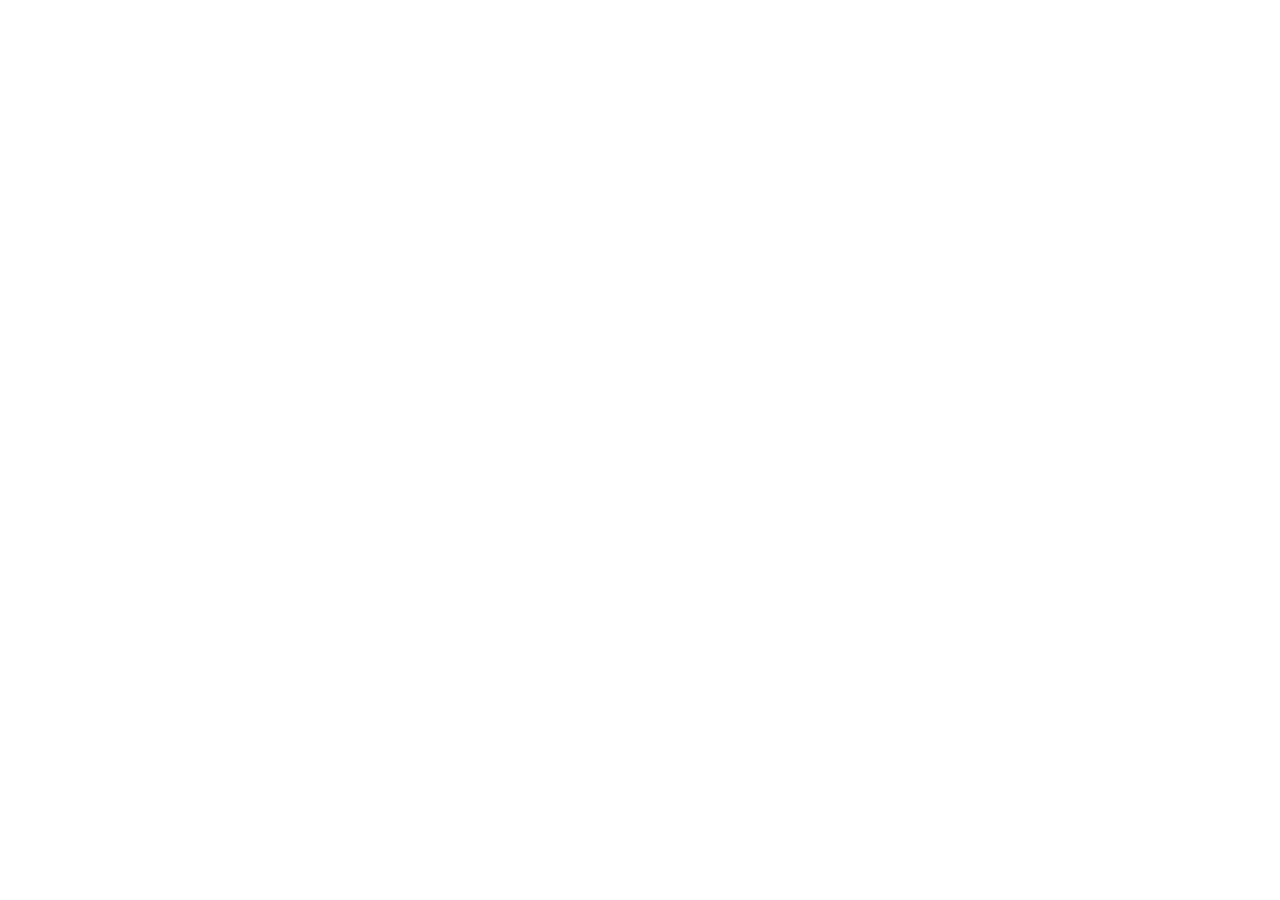
==== pages/index.html @ b6278821 "adicionando estrutura de pasta" ====
<!doctype html>
<html lang="pt-BR">
  <head>
    <meta charset="UTF-8" />
    <meta name="viewport" content="width=device-width, initial-scale=1.0" />
    <title>Site da Clube de Atletismo</title>
  </head>
  <body></body>
</html>
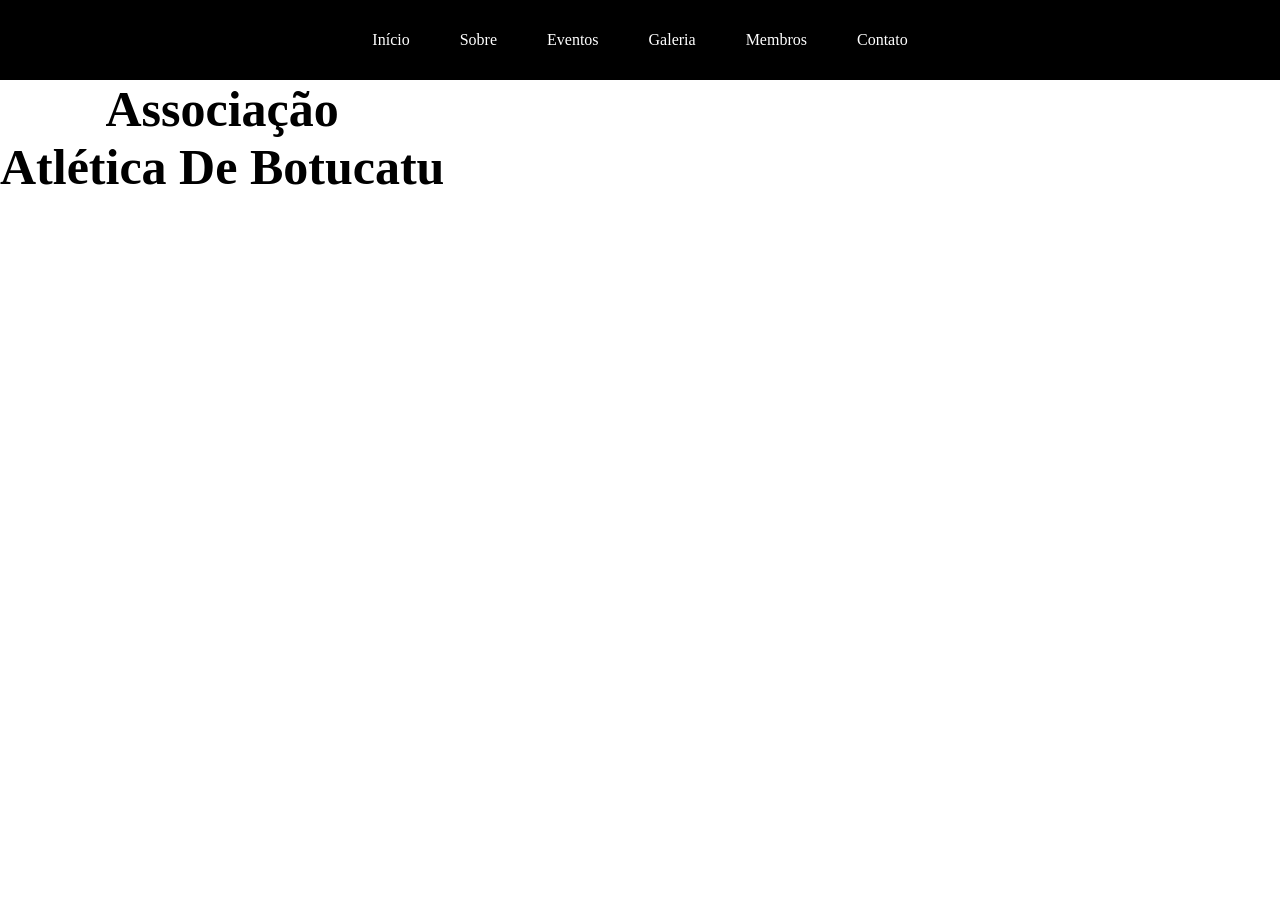
==== commit 3a43878a: "papibaquigrafo" ====
--- a/pages/index.html
+++ b/pages/index.html
@@ -3,7 +3,33 @@
   <head>
     <meta charset="UTF-8" />
     <meta name="viewport" content="width=device-width, initial-scale=1.0" />
+    <link rel="stylesheet" href="../styles/styles.css" />
     <title>Site da Clube de Atletismo</title>
   </head>
-  <body></body>
+  <body>
+    <header class="header">
+      <nav class="nav">
+        <ul class="ul">
+          <li><a href="#início">Início</a></li>
+          <li><a href="#sobre">Sobre</a></li>
+          <li><a href="#eventos">Eventos</a></li>
+          <li><a href="#galeria">Galeria</a></li>
+          <li><a href="#membros">Membros</a></li>
+          <li><a href="#contato">Contato</a></li>
+        </ul>
+      </nav>
+    </header>
+
+    <section id="início">
+      <div>
+        <h1 class="welcome_title">Associação</h1>
+        <h2 class="welcome_title">Atlética De Botucatu</h2>
+      </div>
+    </section>
+    <section id="sobre"></section>
+    <section id="eventos"></section>
+    <section id="galeria"></section>
+    <section id="membros"></section>
+    <section id="contato"></section>
+  </body>
 </html>
--- a/styles/styles.css
+++ b/styles/styles.css
@@ -0,0 +1,41 @@
+* {
+  margin: 0;
+  padding: 0;
+  box-sizing: border-box;
+}
+.header {
+  display: flex;
+  position: fixed;
+  top: 0;
+  width: 100vw;
+  height: 80px;
+  background-color: black;
+}
+
+.nav {
+  display: flex;
+  width: 100vw;
+  justify-content: center;
+}
+
+.ul {
+  display: flex;
+  align-items: center;
+  gap: 50px;
+}
+
+a {
+  color: white;
+  text-decoration: none;
+}
+
+.welcome_title {
+  font-size: 50px;
+  color: black;
+  text-align: center;
+}
+
+#início {
+  display: flex;
+  margin-top: 80px;
+}
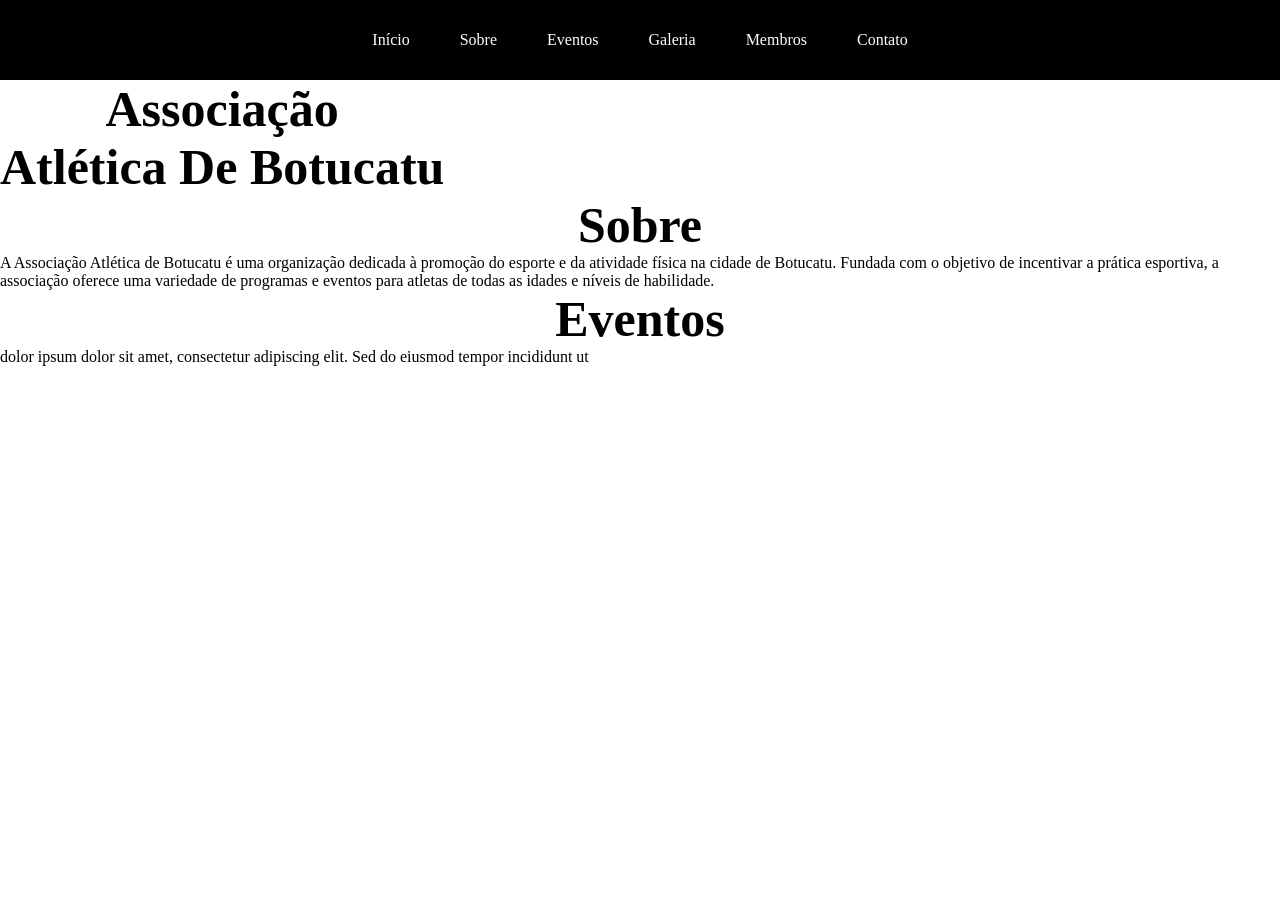
==== commit 2fe5f2c8: "diferenca 2" ====
--- a/pages/index.html
+++ b/pages/index.html
@@ -26,8 +26,24 @@
         <h2 class="welcome_title">Atlética De Botucatu</h2>
       </div>
     </section>
-    <section id="sobre"></section>
-    <section id="eventos"></section>
+    <section id="sobre">
+      <div>
+        <h1 class="welcome_title">Sobre</h1>
+        <p class="welcome_text">
+          A Associação Atlética de Botucatu é uma organização dedicada à promoção do esporte e da
+          atividade física na cidade de Botucatu. Fundada com o objetivo de incentivar a prática
+          esportiva, a associação oferece uma variedade de programas e eventos para atletas de todas
+          as idades e níveis de habilidade.
+        </p>
+      </div>
+    </section>
+    <section id="eventos">
+      <div>
+        <h1 class="welcome_title">Eventos</h1>
+        <p class="welcome_text">
+          dolor ipsum dolor sit amet, consectetur adipiscing elit. Sed do eiusmod tempor incididunt ut
+        </p>
+    </section>
     <section id="galeria"></section>
     <section id="membros"></section>
     <section id="contato"></section>
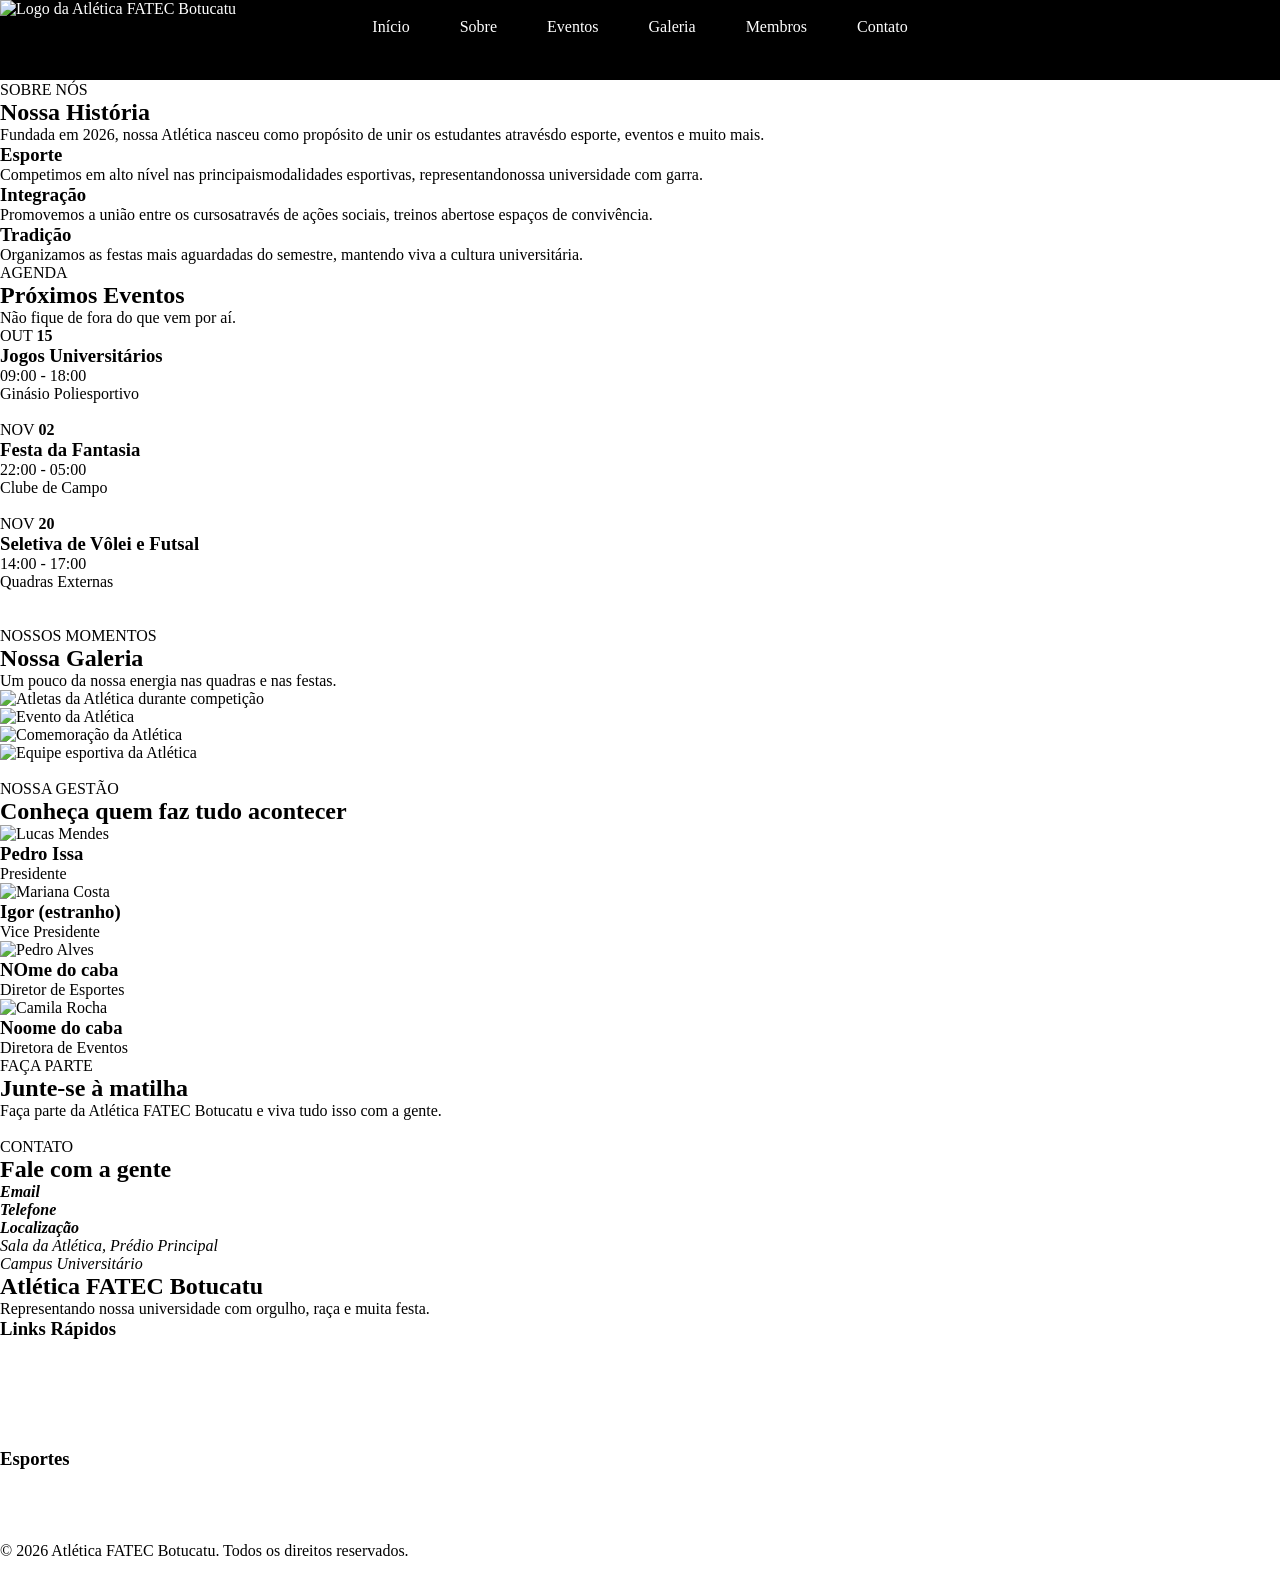
==== commit 3f227634: "pequena mudança" ====
--- a/pages/index.html
+++ b/pages/index.html
@@ -1,51 +1,388 @@
-<!doctype html>
+<!DOCTYPE html>
 <html lang="pt-BR">
   <head>
-    <meta charset="UTF-8" />
-    <meta name="viewport" content="width=device-width, initial-scale=1.0" />
-    <link rel="stylesheet" href="../styles/styles.css" />
-    <title>Site da Clube de Atletismo</title>
+      <meta charset="UTF-8">
+      <meta name="viewport" content="width=device-width, initial-scale=1.0">
+      <link rel="stylesheet" href="../styles/styles.css" />
+      <title>Site da Clube de Atletismo</title>
+      <meta 
+          name="description" 
+          content="Atlética FATEC Botucatu — esporte, integração e muita festa."
+      >
   </head>
   <body>
+    <!-- =========================
+         HEADER
+    ========================== -->
     <header class="header">
-      <nav class="nav">
-        <ul class="ul">
-          <li><a href="#início">Início</a></li>
-          <li><a href="#sobre">Sobre</a></li>
-          <li><a href="#eventos">Eventos</a></li>
-          <li><a href="#galeria">Galeria</a></li>
-          <li><a href="#membros">Membros</a></li>
-          <li><a href="#contato">Contato</a></li>
-        </ul>
-      </nav>
+        <div class="container">
+            <a href="#inicio" class="logo">
+                <img 
+                    src="assets/logo/logo.png"
+                    alt="Logo da Atlética FATEC Botucatu"
+                >
+            </a>
+            <nav class="main-nav nav" aria-label="Navegação principal">
+                <ul class="ul">
+                    <li><a href="#inicio">Início</a></li>
+                    <li><a href="#sobre">Sobre</a></li>
+                    <li><a href="#eventos">Eventos</a></li>
+                    <li><a href="#galeria">Galeria</a></li>
+                    <li><a href="#gestao">Membros</a></li>
+                    <li><a href="#contato">Contato</a></li>
+                </ul>
+            </nav>
+        </div>
     </header>
 
-    <section id="início">
-      <div>
-        <h1 class="welcome_title">Associação</h1>
-        <h2 class="welcome_title">Atlética De Botucatu</h2>
-      </div>
-    </section>
-    <section id="sobre">
-      <div>
-        <h1 class="welcome_title">Sobre</h1>
-        <p class="welcome_text">
-          A Associação Atlética de Botucatu é uma organização dedicada à promoção do esporte e da
-          atividade física na cidade de Botucatu. Fundada com o objetivo de incentivar a prática
-          esportiva, a associação oferece uma variedade de programas e eventos para atletas de todas
-          as idades e níveis de habilidade.
-        </p>
-      </div>
-    </section>
-    <section id="eventos">
-      <div>
-        <h1 class="welcome_title">Eventos</h1>
-        <p class="welcome_text">
-          dolor ipsum dolor sit amet, consectetur adipiscing elit. Sed do eiusmod tempor incididunt ut
-        </p>
-    </section>
-    <section id="galeria"></section>
-    <section id="membros"></section>
-    <section id="contato"></section>
+    <!-- =========================
+         CONTEÚDO PRINCIPAL
+    ========================== -->
+    <main>
+        <!-- =====================
+             HERO
+        ====================== -->
+        <section id="inicio" class="hero">
+            <div class="container hero-content">
+                <span class="hero-label">ATLÉTICA FATEC BOTUCATU</span>
+                <h1>Em briga de Saci, qualquer chute é voadora</h1>
+                <p>Esporte, integração e muita festa. Junte-se à matilha e faça parte da nossa história.</p>
+                <div class="hero-actions">
+                    <a href="#sobre" class="btn btn-primary">Conheça a Atlética</a>
+                    <a href="#eventos" class="btn btn-secondary">Ver Eventos</a>
+                </div>
+            </div>
+        </section>
+
+        <!-- =====================
+             SOBRE
+        ====================== -->
+        <section id="sobre" class="section about">
+            <div class="container">
+                <header class="section-header">
+                    <span class="section-label">SOBRE NÓS</span>
+                    <h2>Nossa História</h2>
+                    <p>Fundada em 2026, nossa Atlética nasceu como propósito de unir os estudantes atravésdo esporte, eventos e muito mais.</p>
+                </header>
+
+                <div class="about-grid">
+                    <!-- Esporte -->
+                    <article class="feature-card">
+                        <div class="feature-icon">
+                            <!-- Ícone -->
+                        </div>
+                        <h3>Esporte</h3>
+                        <p>Competimos em alto nível nas principaismodalidades esportivas, representandonossa universidade com garra.</p>
+                    </article>
+
+                    <!-- Integração -->
+                    <article class="feature-card">
+                        <div class="feature-icon">
+                            <!-- Ícone -->
+                        </div>
+                        <h3>Integração</h3>
+                        <p>Promovemos a união entre os cursosatravés de ações sociais, treinos abertose espaços de convivência.</p>
+                    </article>
+
+                    <!-- Tradição -->
+                    <article class="feature-card">
+                        <div class="feature-icon">
+                            <!-- Ícone -->
+                        </div>
+                        <h3>
+                            Tradição
+                        </h3>
+                        <p>Organizamos as festas mais aguardadas do semestre, mantendo viva a cultura universitária.</p>
+                    </article>
+                </div>
+            </div>
+        </section>
+
+        <!-- =====================
+             EVENTOS
+        ====================== -->
+        <section id="eventos" class="section events">
+            <div class="container">
+                <header class="section-header">
+                    <span class="section-label">AGENDA</span>
+
+                    <h2>Próximos Eventos</h2>
+                    <p>Não fique de fora do que vem por aí.</p>
+                </header>
+
+                <div class="events-list">
+                    <article class="event-card">
+                        <time datetime="2026-10-15">
+                            <span>OUT</span>
+                            <strong>15</strong>
+                        </time>
+
+                        <div class="event-info">
+                            <h3>Jogos Universitários</h3>
+                            <p>09:00 - 18:00</p>
+                            <p>Ginásio Poliesportivo</p>
+                        </div>
+
+                        <a href="#" class="event-link">
+                            Saiba mais
+                        </a>
+                    </article>
+
+                    <article class="event-card">
+                        <time datetime="2026-11-02">
+                            <span>NOV</span>
+                            <strong>02</strong>
+                        </time>
+
+                        <div class="event-info">
+                            <h3>Festa da Fantasia</h3>
+                            <p>22:00 - 05:00</p>
+                            <p>Clube de Campo</p>
+                        </div>
+
+                        <a href="#" class="event-link">
+                            Saiba mais
+                        </a>
+                    </article>
+
+                    <article class="event-card">
+                        <time datetime="2026-11-20">
+                            <span>NOV</span>
+                            <strong>20</strong>
+                        </time>
+
+                        <div class="event-info">
+                            <h3>Seletiva de Vôlei e Futsal</h3>
+                            <p>14:00 - 17:00</p>
+                            <p>Quadras Externas</p>
+                        </div>
+
+                        <a href="#" class="event-link">
+                            Saiba mais
+                        </a>
+                    </article>
+                </div>
+
+                <div class="section-action">
+                    <a href="#" class="btn btn-secondary">
+                        Ver todos os eventos
+                    </a>
+                </div>
+            </div>
+        </section>
+
+        <!-- =====================
+             GALERIA
+        ====================== -->
+        <section id="galeria" class="section gallery">
+            <div class="container">
+                <header class="section-header">
+                    <span class="section-label">NOSSOS MOMENTOS</span>
+                    <h2>Nossa Galeria</h2>
+                    <p>Um pouco da nossa energia nas quadras e nas festas.</p>
+                </header>
+
+                <div class="gallery-grid">
+                    <figure class="gallery-item">
+                        <img
+                            src="assets/images/galeria-01.jpg"
+                            alt="Atletas da Atlética durante competição"
+                        >
+                    </figure>
+
+                    <figure class="gallery-item">
+                        <img
+                            src="assets/images/galeria-02.jpg"
+                            alt="Evento da Atlética"
+                        >
+                    </figure>
+
+                    <figure class="gallery-item">
+                        <img
+                            src="assets/images/galeria-03.jpg"
+                            alt="Comemoração da Atlética"
+                        >
+                    </figure>
+
+                    <figure class="gallery-item">
+                        <img
+                            src="assets/images/galeria-04.jpg"
+                            alt="Equipe esportiva da Atlética"
+                        >
+                    </figure>
+                </div>
+
+                <div class="section-action">
+                    <a
+                        href="#"
+                        class="btn btn-secondary"
+                        target="_blank"
+                        rel="noopener noreferrer"
+                    >
+                        Ver Galeria Completa no Instagram
+                    </a>
+                </div>
+            </div>
+        </section>
+
+        <!-- =====================
+             GESTÃO
+        ====================== -->
+        <section id="gestao" class="section management">
+
+            <div class="container">            
+                <header class="section-header">
+                    <span class="section-label">NOSSA GESTÃO</span>
+                    <h2>Conheça quem faz tudo acontecer</h2>
+                </header>
+
+                <div class="members-grid">
+                    <article class="member-card">
+                        <img
+                            src="assets/images/lucas-mendes.jpg"
+                            alt="Lucas Mendes"
+                        >
+
+                        <h3>Pedro Issa</h3>
+                        <p>Presidente</p>
+                    </article>
+
+                    <article class="member-card">
+                        <img
+                            src="assets/images/mariana-costa.jpg"
+                            alt="Mariana Costa"
+                        >
+                        <h3>Igor (estranho)</h3>
+                        <p>Vice Presidente</p>
+                    </article>
+
+                    <article class="member-card">
+                        <img
+                            src="assets/images/pedro-alves.jpg"
+                            alt="Pedro Alves"
+                        >
+                        <h3>NOme do caba</h3>
+                        <p>Diretor de Esportes</p>
+                    </article>
+
+                    <article class="member-card">
+                        <img
+                            src="assets/images/camila-rocha.jpg"
+                            alt="Camila Rocha"
+                        >
+                        <h3>Noome do caba</h3>
+                        <p>Diretora de Eventos</p>
+                    </article>
+                </div>
+            </div>
+        </section>
+
+        <!-- =====================
+             CTA / ASSOCIAÇÃO
+        ====================== -->
+        <section id="associar" class="section join">
+            <div class="container">
+                <div class="join-content">
+                    <span class="section-label">FAÇA PARTE</span>
+                    <h2>Junte-se à matilha</h2>
+                    <p>Faça parte da Atlética FATEC Botucatu e viva tudo isso com a gente.</p>
+                    <a href="#" class="btn btn-primary">Associe-se agora</a>
+                </div>
+            </div>
+        </section>
+
+        <!-- =====================
+             CONTATO
+        ====================== -->
+        <section id="contato" class="section contact">
+            <div class="container">
+                <header class="section-header">
+                    <span class="section-label"> CONTATO</span>
+                    <h2>Fale com a gente</h2>
+                </header>
+
+                <div class="contact-content">
+                    <address>
+                        <p>
+                            <strong>Email</strong>
+                            <a href="mailto:contato@atleticauni.com.br">
+                                contato@atleticauni.com.br
+                            </a>
+                        </p>
+
+                        <p>
+                            <strong>Telefone</strong>
+                            <a href="tel:+5511987654321">
+                                (11) 98765-4321
+                            </a>
+                        </p>
+
+                        <p>
+                            <strong>Localização</strong><br>
+                            Sala da Atlética, Prédio Principal<br>
+                            Campus Universitário
+                        </p>
+                    </address>
+                </div>
+            </div>
+        </section>
+    </main>
+
+    <!-- =========================
+         FOOTER
+    ========================== -->
+    <footer class="site-footer">
+        <div class="container">
+            <div class="footer-brand">
+                <h2>Atlética FATEC Botucatu</h2>
+                <p>Representando nossa universidade com orgulho, raça e muita festa.</p>
+            </div>
+
+            <nav class="footer-nav" aria-label="Navegação do rodapé">
+                <h3>Links Rápidos</h3>
+                <ul>
+                    <li><a href="#inicio">Início</a></li>
+
+                    <li><a href="#sobre">Nossa História</a></li>
+
+                    <li><a href="#eventos">Eventos</a></li>
+
+                    <li><a href="#galeria">Galeria</a></li>
+
+                    <li><a href="#gestao">Gestão</a></li>
+
+                    <li><a href="#contato">Contato</a></li>
+                </ul>
+            </nav>
+
+            <div class="footer-sports">
+                <h3>Esportes</h3>
+                <ul>
+                    <li><a href="#">Futsal</a></li>
+
+                    <li><a href="#">Vôlei</a></li>
+
+                    <li><a href="#">Basquete</a></li>
+
+                    <li><a href="#">Handebol</a></li>
+                </ul>
+            </div>
+        </div>
+
+        <div class="footer-bottom">
+            <p>
+                © 2026 Atlética FATEC Botucatu.
+                Todos os direitos reservados.
+            </p>
+            <div>
+                <a href="#">Termos de Uso</a>
+
+                <a href="#">Política de Privacidade</a>
+            </div>
+        </div>
+    </footer>
+
+    <script src="js/script.js"></script>
+
   </body>
-</html>
+</html>
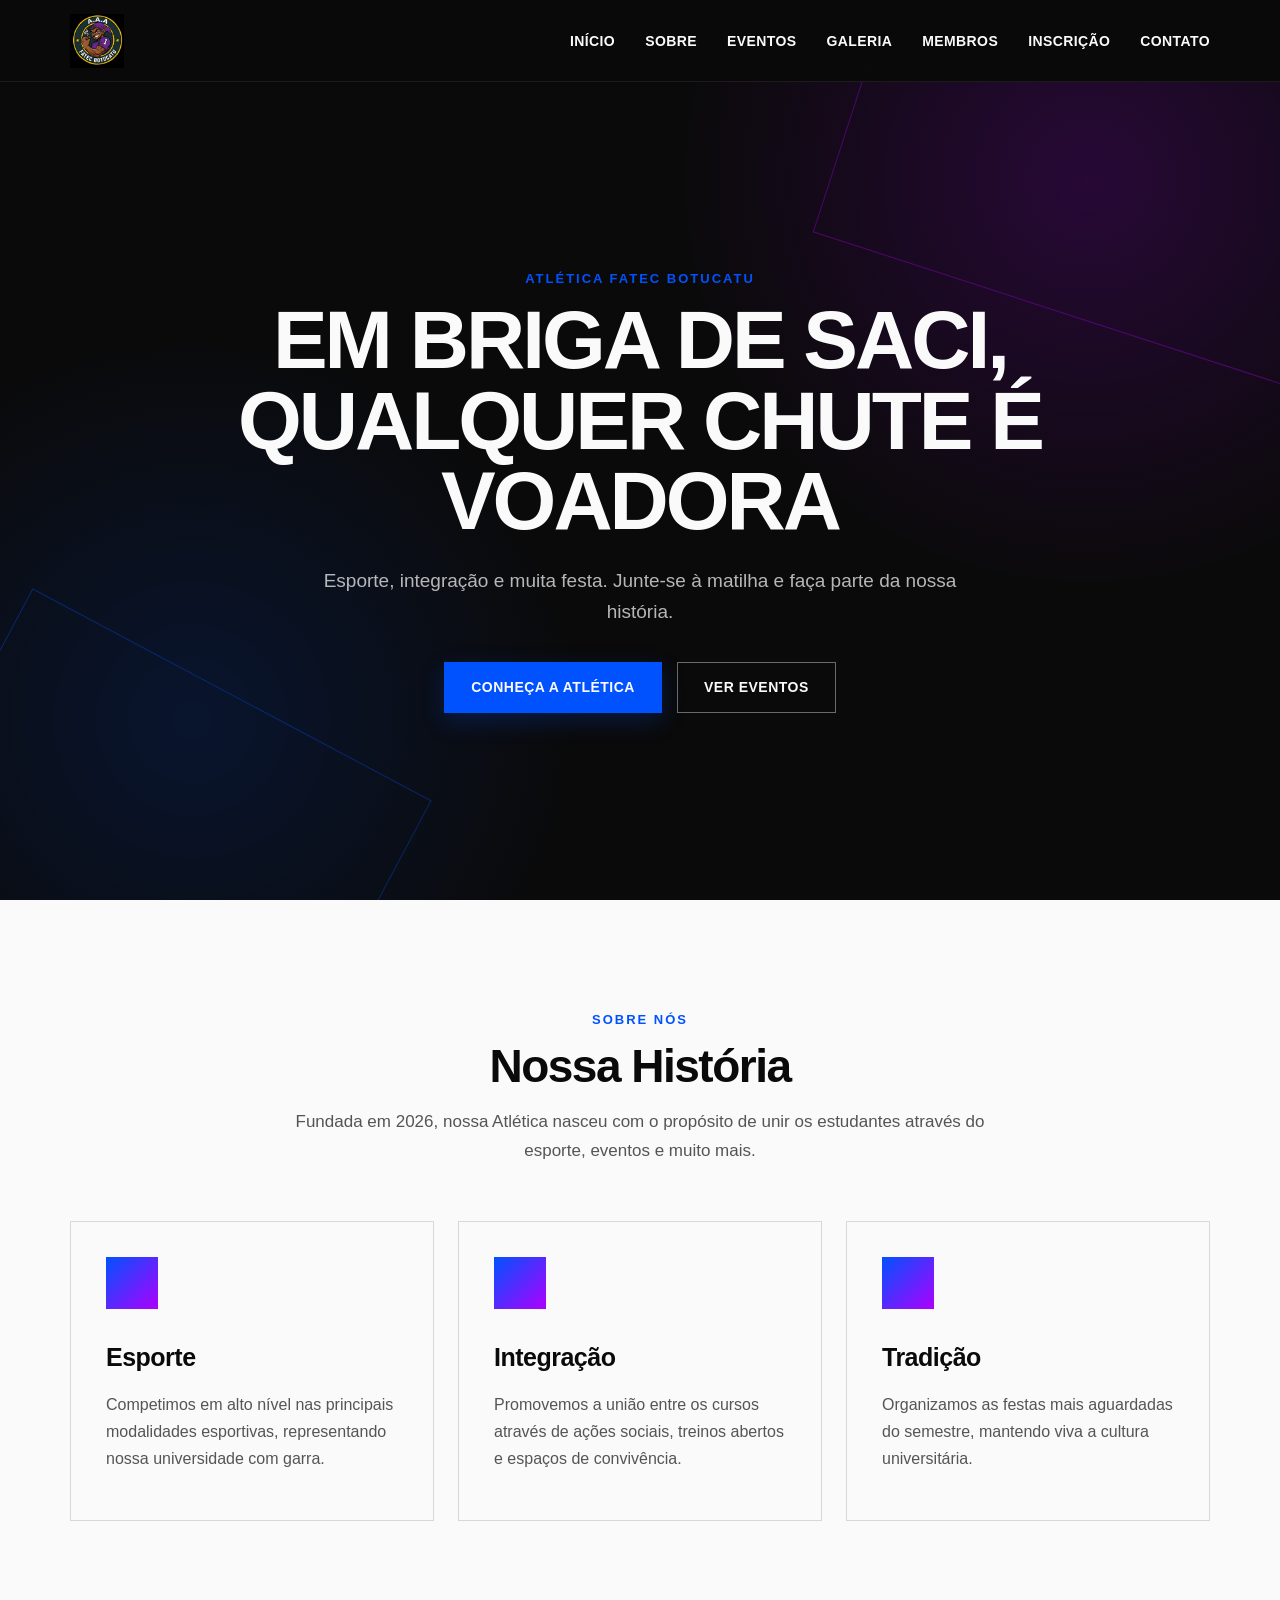
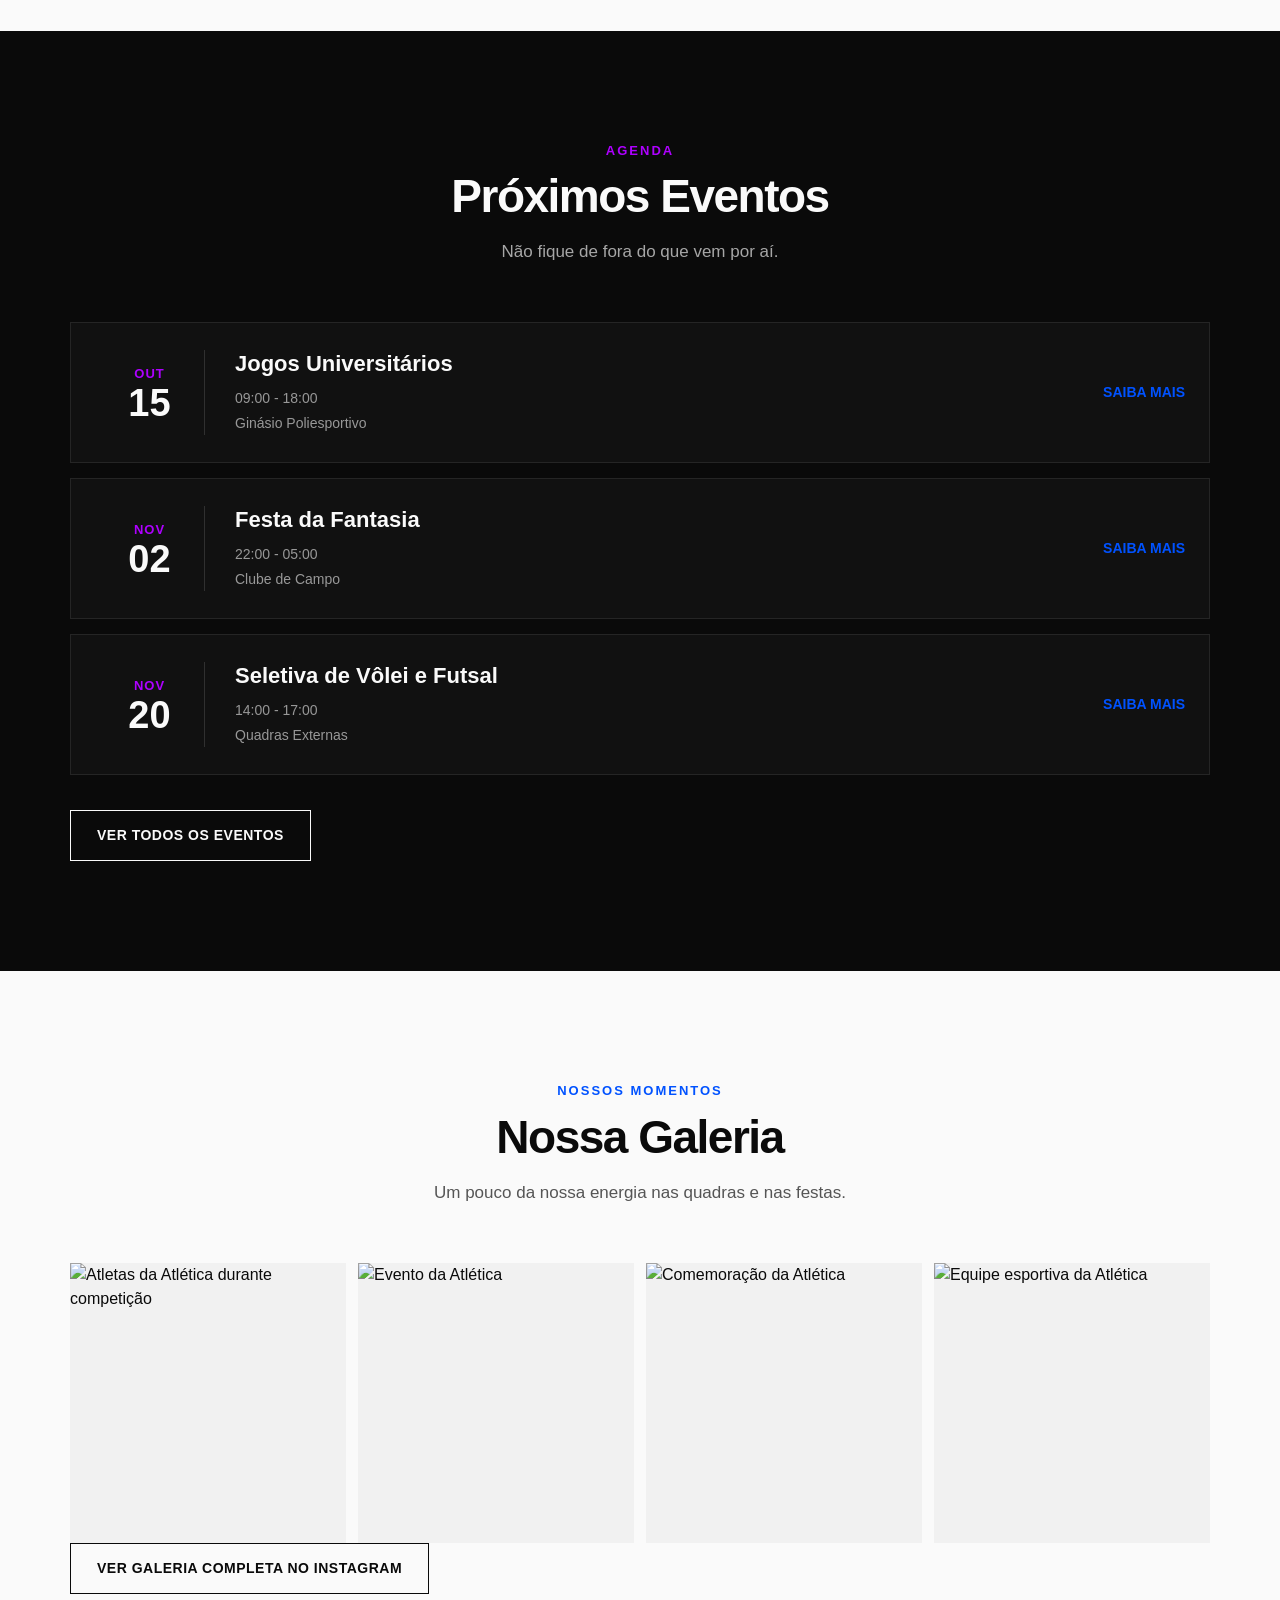
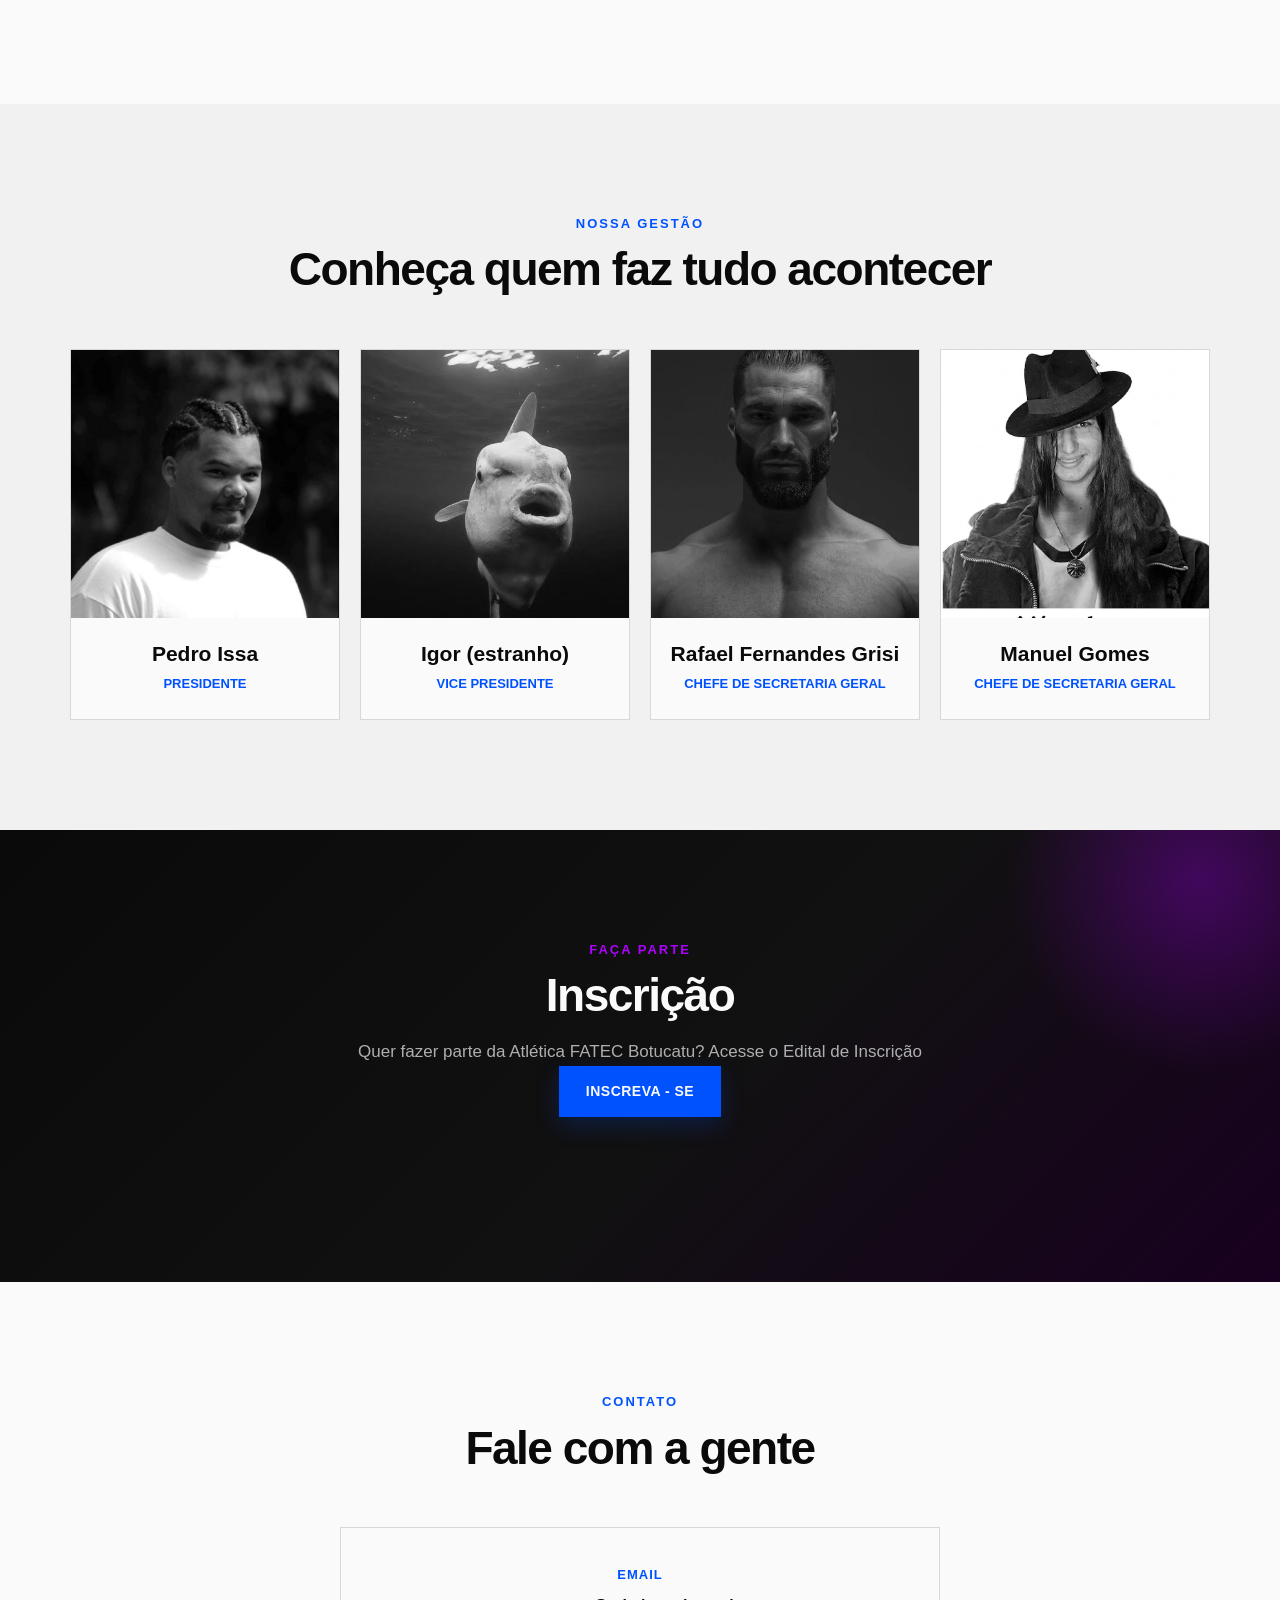
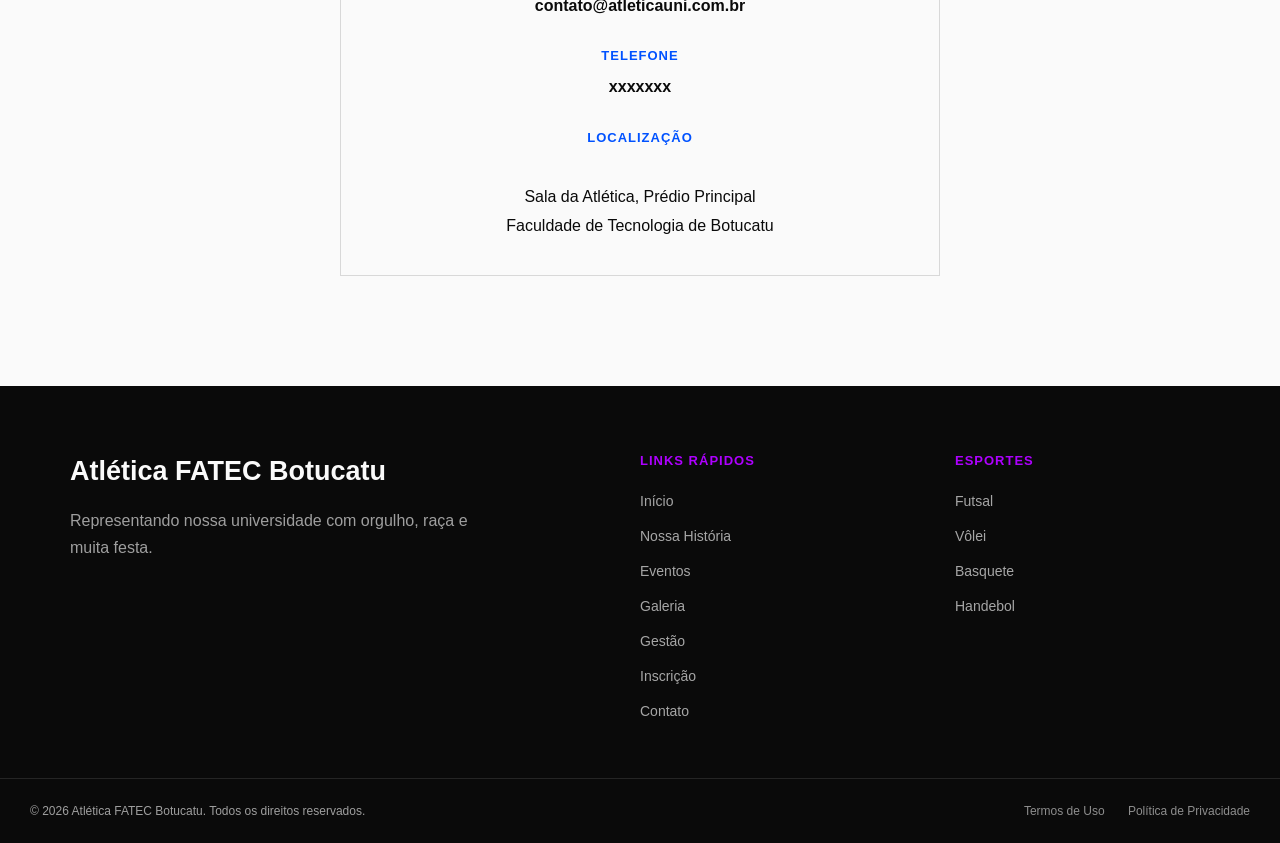
==== commit 1f1d7c77: "Estilo 70% pronto sepa" ====
--- a/pages/index.html
+++ b/pages/index.html
@@ -1,388 +1,607 @@
 <!DOCTYPE html>
 <html lang="pt-BR">
-  <head>
-      <meta charset="UTF-8">
-      <meta name="viewport" content="width=device-width, initial-scale=1.0">
-      <link rel="stylesheet" href="../styles/styles.css" />
-      <title>Site da Clube de Atletismo</title>
-      <meta 
-          name="description" 
-          content="Atlética FATEC Botucatu — esporte, integração e muita festa."
-      >
-  </head>
-  <body>
-    <!-- =========================
-         HEADER
-    ========================== -->
-    <header class="header">
-        <div class="container">
-            <a href="#inicio" class="logo">
-                <img 
-                    src="assets/logo/logo.png"
-                    alt="Logo da Atlética FATEC Botucatu"
-                >
-            </a>
-            <nav class="main-nav nav" aria-label="Navegação principal">
-                <ul class="ul">
-                    <li><a href="#inicio">Início</a></li>
-                    <li><a href="#sobre">Sobre</a></li>
-                    <li><a href="#eventos">Eventos</a></li>
-                    <li><a href="#galeria">Galeria</a></li>
-                    <li><a href="#gestao">Membros</a></li>
-                    <li><a href="#contato">Contato</a></li>
-                </ul>
-            </nav>
-        </div>
-    </header>
-
-    <!-- =========================
-         CONTEÚDO PRINCIPAL
-    ========================== -->
-    <main>
-        <!-- =====================
-             HERO
-        ====================== -->
-        <section id="inicio" class="hero">
-            <div class="container hero-content">
-                <span class="hero-label">ATLÉTICA FATEC BOTUCATU</span>
-                <h1>Em briga de Saci, qualquer chute é voadora</h1>
-                <p>Esporte, integração e muita festa. Junte-se à matilha e faça parte da nossa história.</p>
-                <div class="hero-actions">
-                    <a href="#sobre" class="btn btn-primary">Conheça a Atlética</a>
-                    <a href="#eventos" class="btn btn-secondary">Ver Eventos</a>
-                </div>
+
+<head>
+    <meta charset="UTF-8">
+    <meta name="viewport" content="width=device-width, initial-scale=1.0">
+
+    <link rel="stylesheet" href="../styles/styles.css">
+
+    <title>Site do Clube de Atletismo</title>
+
+    <meta name="description" content="Atlética FATEC Botucatu — esporte, integração e muita festa.">
+</head>
+    <body>
+        <!-- =========================
+            HEADER
+        ========================== -->
+        <header class="header">
+            <div class="container">
+                <a href="#inicio" class="logo">
+                    <img src="../assets/logo.png" alt="Logo da Atlética FATEC Botucatu">
+                </a>
+
+                <nav class="main-nav nav" aria-label="Navegação principal">
+                    <ul class="ul">
+                        <li>
+                            <a href="#inicio">Início</a>
+                        </li>
+
+                        <li>
+                            <a href="#sobre">Sobre</a>
+                        </li>
+
+                        <li>
+                            <a href="#eventos">Eventos</a>
+                        </li>
+
+                        <li>
+                            <a href="#galeria">Galeria</a>
+                        </li>
+
+                        <li>
+                            <a href="#gestao">Membros</a>
+                        </li>
+
+                        <li>
+                            <a href="#inscricao">Inscrição</a>
+                        </li>
+
+                        <li>
+                            <a href="#contato">Contato</a>
+                        </li>
+                    </ul>
+                </nav>
             </div>
-        </section>
-
-        <!-- =====================
-             SOBRE
-        ====================== -->
-        <section id="sobre" class="section about">
+        </header>
+        <!-- =========================
+            CONTEÚDO PRINCIPAL
+        ========================== -->
+        <main>
+            <!-- =====================
+                HERO
+            ====================== -->
+            <section id="inicio" class="hero">
+                <div class="container hero-content">
+                    <span class="hero-label">
+                        ATLÉTICA FATEC BOTUCATU
+                    </span>
+                    <h1>
+                        Em briga de Saci,
+                        qualquer chute é voadora
+                    </h1>
+                    <p>
+                        Esporte, integração e muita festa.
+                        Junte-se à matilha e faça parte da nossa história.
+                    </p>
+                    <div class="hero-actions">
+
+                        <a href="#sobre" class="btn btn-primary">
+                            Conheça a Atlética
+                        </a>
+
+                        <a href="#eventos" class="btn btn-secondary">
+                            Ver Eventos
+                        </a>
+                    </div>
+                </div>
+            </section>
+            <!-- =====================
+                SOBRE
+            ====================== -->
+            <section id="sobre" class="section about">
+                <div class="container">
+                    <header class="section-header">
+                        <span class="section-label">
+                            SOBRE NÓS
+                        </span>
+
+                        <h2>
+                            Nossa História
+                        </h2>
+
+                        <p>
+                            Fundada em 2026, nossa Atlética nasceu com o
+                            propósito de unir os estudantes através do
+                            esporte, eventos e muito mais.
+                        </p>
+                    </header>
+
+                    <div class="about-grid">
+                        <!-- Esporte -->
+                        <article class="feature-card">
+                            <div class="feature-icon">
+                                <!-- Ícone -->
+                            </div>
+
+                            <h3>
+                                Esporte
+                            </h3>
+
+                            <p>
+                                Competimos em alto nível nas principais
+                                modalidades esportivas, representando
+                                nossa universidade com garra.
+                            </p>
+                        </article>
+
+                        <!-- Integração -->
+                        <article class="feature-card">
+                            <div class="feature-icon">
+                                <!-- Ícone -->
+                            </div>
+
+                            <h3>
+                                Integração
+                            </h3>
+
+                            <p>
+                                Promovemos a união entre os cursos
+                                através de ações sociais, treinos abertos
+                                e espaços de convivência.
+                            </p>
+                        </article>
+
+                        <!-- Tradição -->
+                        <article class="feature-card">
+                            <div class="feature-icon">
+                                <!-- Ícone -->
+                            </div>
+
+                            <h3>
+                                Tradição
+                            </h3>
+
+                            <p>
+                                Organizamos as festas mais aguardadas
+                                do semestre, mantendo viva a cultura
+                                universitária.
+                            </p>
+                        </article>
+                    </div>
+                </div>
+            </section>
+            <!-- =====================
+                EVENTOS
+            ====================== -->
+            <section id="eventos" class="section events">
+                <div class="container">
+                    <header class="section-header">
+
+                        <span class="section-label">
+                            AGENDA
+                        </span>
+
+                        <h2>
+                            Próximos Eventos
+                        </h2>
+
+                        <p>
+                            Não fique de fora do que vem por aí.
+                        </p>
+                    </header>
+
+                    <div class="events-list">
+                        <!-- Evento 1 -->
+                        <article class="event-card">
+                            <time datetime="2026-10-15">
+
+                                <span>
+                                    OUT
+                                </span>
+
+                                <strong>
+                                    15
+                                </strong>
+
+                            </time>
+
+                            <div class="event-info">
+
+                                <h3>
+                                    Jogos Universitários
+                                </h3>
+
+                                <p>
+                                    09:00 - 18:00
+                                </p>
+
+                                <p>
+                                    Ginásio Poliesportivo
+                                </p>
+                            </div>
+
+                            <a href="#" class="event-link">
+                                Saiba mais
+                            </a>
+                        </article>
+
+                        <!-- Evento 2 -->
+                        <article class="event-card">
+                            <time datetime="2026-11-02">
+                                <span>
+                                    NOV
+                                </span>
+
+                                <strong>
+                                    02
+                                </strong>
+                            </time>
+
+                            <div class="event-info">                     
+                                <h3>
+                                    Festa da Fantasia
+                                </h3>
+
+                                <p>
+                                    22:00 - 05:00
+                                </p>
+
+                                <p>
+                                    Clube de Campo
+                                </p>
+                            </div>
+
+                            <a href="#" class="event-link">
+                                Saiba mais
+                            </a>
+                        </article>
+
+                        <!-- Evento 3 -->
+                        <article class="event-card">
+                            <time datetime="2026-11-20">
+                                <span>
+                                    NOV
+                                </span>
+
+                                <strong>
+                                    20
+                                </strong>
+                            </time>
+
+                            <div class="event-info">
+                                <h3>
+                                    Seletiva de Vôlei e Futsal
+                                </h3>
+
+                                <p>
+                                    14:00 - 17:00
+                                </p>
+
+                                <p>
+                                    Quadras Externas
+                                </p>
+                            </div>
+
+                            <a href="#" class="event-link">
+                                Saiba mais
+                            </a>
+                        </article>
+                    </div>
+
+                    <div class="section-action">
+                        <a href="#" class="btn btn-secondary">
+                            Ver todos os eventos
+                        </a>
+                    </div>
+                </div>
+            </section>
+            <!-- =====================
+                GALERIA
+            ====================== -->
+            <section id="galeria" class="section gallery">
+                <div class="container">
+                    <header class="section-header">
+                        <span class="section-label">
+                            NOSSOS MOMENTOS
+                        </span>
+
+                        <h2>
+                            Nossa Galeria
+                        </h2>
+
+                        <p>
+                            Um pouco da nossa energia nas quadras e nas festas.
+                        </p>
+                    </header>
+
+                    <div class="gallery-grid">
+                        <figure class="gallery-item">
+                            <img src="../assets/images/galeria-01.jpg" alt="Atletas da Atlética durante competição">
+                        </figure>
+
+                        <figure class="gallery-item">
+                            <img src="../assets/images/galeria-02.jpg" alt="Evento da Atlética">
+                        </figure>
+
+                        <figure class="gallery-item">
+                            <img src="../assets/images/galeria-03.jpg" alt="Comemoração da Atlética">
+                        </figure>
+
+                        <figure class="gallery-item">
+                            <img src="../assets/images/galeria-04.jpg" alt="Equipe esportiva da Atlética">
+                        </figure>
+                    </div>
+
+                    <div class="section-action">
+                        <a href="#" class="btn btn-secondary" target="_blank" rel="noopener noreferrer">
+                            Ver Galeria Completa no Instagram
+                        </a>
+                    </div>
+                </div>
+            </section>
+            <!-- =====================
+                GESTÃO / MEMBROS
+            ====================== -->
+            <section id="gestao" class="section management">
+                <div class="container">
+                    <header class="section-header">
+                        <span class="section-label">
+                            NOSSA GESTÃO
+                        </span>
+
+                        <h2>
+                            Conheça quem faz tudo acontecer
+                        </h2>
+                    </header>
+
+                    <div class="members-grid">
+                        <!-- Presidente -->
+                        <article class="member-card">
+                            <img src="../assets/images/pedro-issa.png" alt="Pedro Issa">
+
+                            <h3>
+                                Pedro Issa
+                            </h3>
+
+                            <p>
+                                Presidente
+                            </p>
+                        </article>
+
+                        <!-- Vice Presidente -->
+                        <article class="member-card">
+                            <img src="../assets/images/igor-rosto.png" alt="Igor">
+
+                            <h3>
+                                Igor (estranho)
+                            </h3>
+
+                            <p>
+                                Vice Presidente
+                            </p>
+                        </article>
+
+                        <!-- Secretaria Gera -->
+                        <article class="member-card">
+
+                            <img src="../assets/images/rafael.png" alt="Diretor de Esportes">
+
+                            <h3>
+                                Rafael Fernandes Grisi
+                            </h3>
+
+                            <p>
+                                Chefe de Secretaria Geral
+                            </p>
+                        </article>
+
+                        <!-- Secretaria Geral 2 -->
+                        <article class="member-card">
+                            <img src="../assets/images/manuel.png" alt="Diretora de Eventos">
+                            <h3>
+                                Manuel Gomes
+                            </h3>
+
+                            <p>
+                                Chefe de Secretaria Geral
+                            </p>
+                        </article>
+                    </div>
+                </div>
+            </section>
+            <!-- =====================
+                INSCRIÇÃO
+            ====================== -->
+            <section id="inscricao" class="section inscricao">
+                <div class="container">
+                    <header class="section-header">
+                        <span class="section-label">
+                            FAÇA PARTE
+                        </span>
+
+                        <h2>
+                            Inscrição
+                        </h2>
+
+                        <p>
+                            Quer fazer parte da Atlética FATEC Botucatu?
+                            Acesse o Edital de Inscrição
+                        </p>
+                        <!-- Botão -->
+                        <span class="btn btn-primary">
+                            <a href="#">Inscreva - se</a>
+                        </span>
+                    </header>
+                </div>
+            </section>
+            <!-- =====================
+                CONTATO
+            ====================== -->
+            <section id="contato" class="section contact">
+                <div class="container">
+                    <header class="section-header">
+                        <span class="section-label">
+                            CONTATO
+                        </span>
+
+                        <h2>
+                            Fale com a gente
+                        </h2>
+                    </header>
+
+                    <div class="contact-content">
+                        <address>
+                            <p>
+
+                                <strong>
+                                    Email
+                                </strong>
+
+                                <a href="mailto:contato@atleticauni.com.br">
+                                    contato@atleticauni.com.br
+                                </a>
+
+                            </p>
+
+                            <p>
+
+                                <strong>
+                                    Telefone
+                                </strong>
+
+                                <a href="tel:xxxxx">
+                                    xxxxxxx
+                                </a>
+
+                            </p>
+
+                            <p>
+
+                                <strong>
+                                    Localização
+                                </strong>
+
+                                <br>
+
+                                Sala da Atlética, Prédio Principal
+
+                                <br>
+
+                                Faculdade de Tecnologia de Botucatu
+
+                            </p>
+                        </address>
+                    </div>
+                </div>
+            </section>
+        </main>
+        <!-- =========================
+            FOOTER
+        ========================== -->
+        <footer class="site-footer">
             <div class="container">
-                <header class="section-header">
-                    <span class="section-label">SOBRE NÓS</span>
-                    <h2>Nossa História</h2>
-                    <p>Fundada em 2026, nossa Atlética nasceu como propósito de unir os estudantes atravésdo esporte, eventos e muito mais.</p>
-                </header>
-
-                <div class="about-grid">
-                    <!-- Esporte -->
-                    <article class="feature-card">
-                        <div class="feature-icon">
-                            <!-- Ícone -->
-                        </div>
-                        <h3>Esporte</h3>
-                        <p>Competimos em alto nível nas principaismodalidades esportivas, representandonossa universidade com garra.</p>
-                    </article>
-
-                    <!-- Integração -->
-                    <article class="feature-card">
-                        <div class="feature-icon">
-                            <!-- Ícone -->
-                        </div>
-                        <h3>Integração</h3>
-                        <p>Promovemos a união entre os cursosatravés de ações sociais, treinos abertose espaços de convivência.</p>
-                    </article>
-
-                    <!-- Tradição -->
-                    <article class="feature-card">
-                        <div class="feature-icon">
-                            <!-- Ícone -->
-                        </div>
-                        <h3>
-                            Tradição
-                        </h3>
-                        <p>Organizamos as festas mais aguardadas do semestre, mantendo viva a cultura universitária.</p>
-                    </article>
+                <div class="footer-brand">
+                    <h2>
+                        Atlética FATEC Botucatu
+                    </h2>
+
+                    <p>
+                        Representando nossa universidade com
+                        orgulho, raça e muita festa.
+                    </p>
+                </div>
+
+                <nav class="footer-nav" aria-label="Navegação do rodapé">
+                    <h3>
+                        Links Rápidos
+                    </h3>
+
+                    <ul>
+                        <li>
+                            <a href="#inicio">
+                                Início
+                            </a>
+                        </li>
+
+                        <li>
+                            <a href="#sobre">
+                                Nossa História
+                            </a>
+                        </li>
+
+                        <li>
+                            <a href="#eventos">
+                                Eventos
+                            </a>
+                        </li>
+
+                        <li>
+                            <a href="#galeria">
+                                Galeria
+                            </a>
+                        </li>
+
+                        <li>
+                            <a href="#gestao">
+                                Gestão
+                            </a>
+                        </li>
+
+                        <li>
+                            <a href="#inscricao">
+                                Inscrição
+                            </a>
+                        </li>
+
+                        <li>
+                            <a href="#contato">
+                                Contato
+                            </a>
+                        </li>
+                    </ul>
+                </nav>
+
+                <div class="footer-sports">
+                    <h3>
+                        Esportes
+                    </h3>
+
+                    <ul>
+                        <li>
+                            <a href="#">
+                                Futsal
+                            </a>
+                        </li>
+
+                        <li>
+                            <a href="#">
+                                Vôlei
+                            </a>
+                        </li>
+
+                        <li>
+                            <a href="#">
+                                Basquete
+                            </a>
+                        </li>
+
+                        <li>
+                            <a href="#">
+                                Handebol
+                            </a>
+                        </li>
+                    </ul>
                 </div>
             </div>
-        </section>
-
-        <!-- =====================
-             EVENTOS
-        ====================== -->
-        <section id="eventos" class="section events">
-            <div class="container">
-                <header class="section-header">
-                    <span class="section-label">AGENDA</span>
-
-                    <h2>Próximos Eventos</h2>
-                    <p>Não fique de fora do que vem por aí.</p>
-                </header>
-
-                <div class="events-list">
-                    <article class="event-card">
-                        <time datetime="2026-10-15">
-                            <span>OUT</span>
-                            <strong>15</strong>
-                        </time>
-
-                        <div class="event-info">
-                            <h3>Jogos Universitários</h3>
-                            <p>09:00 - 18:00</p>
-                            <p>Ginásio Poliesportivo</p>
-                        </div>
-
-                        <a href="#" class="event-link">
-                            Saiba mais
-                        </a>
-                    </article>
-
-                    <article class="event-card">
-                        <time datetime="2026-11-02">
-                            <span>NOV</span>
-                            <strong>02</strong>
-                        </time>
-
-                        <div class="event-info">
-                            <h3>Festa da Fantasia</h3>
-                            <p>22:00 - 05:00</p>
-                            <p>Clube de Campo</p>
-                        </div>
-
-                        <a href="#" class="event-link">
-                            Saiba mais
-                        </a>
-                    </article>
-
-                    <article class="event-card">
-                        <time datetime="2026-11-20">
-                            <span>NOV</span>
-                            <strong>20</strong>
-                        </time>
-
-                        <div class="event-info">
-                            <h3>Seletiva de Vôlei e Futsal</h3>
-                            <p>14:00 - 17:00</p>
-                            <p>Quadras Externas</p>
-                        </div>
-
-                        <a href="#" class="event-link">
-                            Saiba mais
-                        </a>
-                    </article>
-                </div>
-
-                <div class="section-action">
-                    <a href="#" class="btn btn-secondary">
-                        Ver todos os eventos
+
+            <div class="footer-bottom">
+                <p>
+                    © 2026 Atlética FATEC Botucatu.
+                    Todos os direitos reservados.
+                </p>
+
+                <div>
+                    <a href="#">
+                        Termos de Uso
                     </a>
+
+                    <a href="#">
+                        Política de Privacidade
+                    </a>
                 </div>
             </div>
-        </section>
-
-        <!-- =====================
-             GALERIA
-        ====================== -->
-        <section id="galeria" class="section gallery">
-            <div class="container">
-                <header class="section-header">
-                    <span class="section-label">NOSSOS MOMENTOS</span>
-                    <h2>Nossa Galeria</h2>
-                    <p>Um pouco da nossa energia nas quadras e nas festas.</p>
-                </header>
-
-                <div class="gallery-grid">
-                    <figure class="gallery-item">
-                        <img
-                            src="assets/images/galeria-01.jpg"
-                            alt="Atletas da Atlética durante competição"
-                        >
-                    </figure>
-
-                    <figure class="gallery-item">
-                        <img
-                            src="assets/images/galeria-02.jpg"
-                            alt="Evento da Atlética"
-                        >
-                    </figure>
-
-                    <figure class="gallery-item">
-                        <img
-                            src="assets/images/galeria-03.jpg"
-                            alt="Comemoração da Atlética"
-                        >
-                    </figure>
-
-                    <figure class="gallery-item">
-                        <img
-                            src="assets/images/galeria-04.jpg"
-                            alt="Equipe esportiva da Atlética"
-                        >
-                    </figure>
-                </div>
-
-                <div class="section-action">
-                    <a
-                        href="#"
-                        class="btn btn-secondary"
-                        target="_blank"
-                        rel="noopener noreferrer"
-                    >
-                        Ver Galeria Completa no Instagram
-                    </a>
-                </div>
-            </div>
-        </section>
-
-        <!-- =====================
-             GESTÃO
-        ====================== -->
-        <section id="gestao" class="section management">
-
-            <div class="container">            
-                <header class="section-header">
-                    <span class="section-label">NOSSA GESTÃO</span>
-                    <h2>Conheça quem faz tudo acontecer</h2>
-                </header>
-
-                <div class="members-grid">
-                    <article class="member-card">
-                        <img
-                            src="assets/images/lucas-mendes.jpg"
-                            alt="Lucas Mendes"
-                        >
-
-                        <h3>Pedro Issa</h3>
-                        <p>Presidente</p>
-                    </article>
-
-                    <article class="member-card">
-                        <img
-                            src="assets/images/mariana-costa.jpg"
-                            alt="Mariana Costa"
-                        >
-                        <h3>Igor (estranho)</h3>
-                        <p>Vice Presidente</p>
-                    </article>
-
-                    <article class="member-card">
-                        <img
-                            src="assets/images/pedro-alves.jpg"
-                            alt="Pedro Alves"
-                        >
-                        <h3>NOme do caba</h3>
-                        <p>Diretor de Esportes</p>
-                    </article>
-
-                    <article class="member-card">
-                        <img
-                            src="assets/images/camila-rocha.jpg"
-                            alt="Camila Rocha"
-                        >
-                        <h3>Noome do caba</h3>
-                        <p>Diretora de Eventos</p>
-                    </article>
-                </div>
-            </div>
-        </section>
-
-        <!-- =====================
-             CTA / ASSOCIAÇÃO
-        ====================== -->
-        <section id="associar" class="section join">
-            <div class="container">
-                <div class="join-content">
-                    <span class="section-label">FAÇA PARTE</span>
-                    <h2>Junte-se à matilha</h2>
-                    <p>Faça parte da Atlética FATEC Botucatu e viva tudo isso com a gente.</p>
-                    <a href="#" class="btn btn-primary">Associe-se agora</a>
-                </div>
-            </div>
-        </section>
-
-        <!-- =====================
-             CONTATO
-        ====================== -->
-        <section id="contato" class="section contact">
-            <div class="container">
-                <header class="section-header">
-                    <span class="section-label"> CONTATO</span>
-                    <h2>Fale com a gente</h2>
-                </header>
-
-                <div class="contact-content">
-                    <address>
-                        <p>
-                            <strong>Email</strong>
-                            <a href="mailto:contato@atleticauni.com.br">
-                                contato@atleticauni.com.br
-                            </a>
-                        </p>
-
-                        <p>
-                            <strong>Telefone</strong>
-                            <a href="tel:+5511987654321">
-                                (11) 98765-4321
-                            </a>
-                        </p>
-
-                        <p>
-                            <strong>Localização</strong><br>
-                            Sala da Atlética, Prédio Principal<br>
-                            Campus Universitário
-                        </p>
-                    </address>
-                </div>
-            </div>
-        </section>
-    </main>
-
-    <!-- =========================
-         FOOTER
-    ========================== -->
-    <footer class="site-footer">
-        <div class="container">
-            <div class="footer-brand">
-                <h2>Atlética FATEC Botucatu</h2>
-                <p>Representando nossa universidade com orgulho, raça e muita festa.</p>
-            </div>
-
-            <nav class="footer-nav" aria-label="Navegação do rodapé">
-                <h3>Links Rápidos</h3>
-                <ul>
-                    <li><a href="#inicio">Início</a></li>
-
-                    <li><a href="#sobre">Nossa História</a></li>
-
-                    <li><a href="#eventos">Eventos</a></li>
-
-                    <li><a href="#galeria">Galeria</a></li>
-
-                    <li><a href="#gestao">Gestão</a></li>
-
-                    <li><a href="#contato">Contato</a></li>
-                </ul>
-            </nav>
-
-            <div class="footer-sports">
-                <h3>Esportes</h3>
-                <ul>
-                    <li><a href="#">Futsal</a></li>
-
-                    <li><a href="#">Vôlei</a></li>
-
-                    <li><a href="#">Basquete</a></li>
-
-                    <li><a href="#">Handebol</a></li>
-                </ul>
-            </div>
-        </div>
-
-        <div class="footer-bottom">
-            <p>
-                © 2026 Atlética FATEC Botucatu.
-                Todos os direitos reservados.
-            </p>
-            <div>
-                <a href="#">Termos de Uso</a>
-
-                <a href="#">Política de Privacidade</a>
-            </div>
-        </div>
-    </footer>
-
-    <script src="js/script.js"></script>
-
-  </body>
+        </footer>
+        <script src="js/script.js"></script>
+    </body>
 </html>
--- a/styles/styles.css
+++ b/styles/styles.css
@@ -1,41 +1,1255 @@
+/* =========================================================
+   VARIÁVEIS
+========================================================= */
+
+:root {
+    --color-black: #0A0A0A;
+    --color-white: #FAFAFA;
+    --color-blue: #0052FF;
+    --color-pink: #AE00FF;
+
+    --color-gray-100: #F1F1F1;
+    --color-gray-200: #D8D8D8;
+    --color-gray-400: #888888;
+    --color-gray-600: #555555;
+
+    --container-width: 1200px;
+
+    --transition-fast: 0.2s ease;
+    --transition-normal: 0.3s ease;
+}
+
+
+/* =========================================================
+   RESET
+========================================================= */
+
 * {
-  margin: 0;
-  padding: 0;
-  box-sizing: border-box;
-}
+    margin: 0;
+    padding: 0;
+    box-sizing: border-box;
+}
+
+html {
+    scroll-behavior: smooth;
+    scroll-padding-top: 90px;
+}
+
+body {
+    font-family: Arial, Helvetica, sans-serif;
+    color: var(--color-black);
+    background-color: var(--color-white);
+    line-height: 1.5;
+}
+
+ul {
+    list-style: none;
+}
+
+a {
+    color: inherit;
+    text-decoration: none;
+}
+
+img {
+    max-width: 100%;
+    display: block;
+}
+
+button,
+input,
+select,
+textarea {
+    font: inherit;
+}
+
+
+/* =========================================================
+   CONTAINER
+========================================================= */
+
+.container {
+    width: 100%;
+    max-width: var(--container-width);
+    margin: 0 auto;
+    padding: 0 30px;
+}
+
+
+/* =========================================================
+   HEADER
+========================================================= */
+
 .header {
-  display: flex;
-  position: fixed;
-  top: 0;
-  width: 100vw;
-  height: 80px;
-  background-color: black;
-}
+    position: fixed;
+    top: 0;
+    left: 0;
+    width: 100%;
+    height: 82px;
+
+    display: flex;
+    align-items: center;
+
+    background-color: rgba(10, 10, 10, 0.96);
+    border-bottom: 1px solid rgba(250, 250, 250, 0.08);
+
+    z-index: 1000;
+}
+
+.header .container {
+    display: flex;
+    align-items: center;
+    justify-content: space-between;
+}
+
+
+/* =========================================================
+   LOGO
+========================================================= */
+
+.logo {
+    display: flex;
+    align-items: center;
+    flex-shrink: 0;
+}
+
+.logo img {
+    max-height: 54px;
+    width: auto;
+    object-fit: contain;
+}
+
+
+/* =========================================================
+   NAVEGAÇÃO
+========================================================= */
 
 .nav {
-  display: flex;
-  width: 100vw;
-  justify-content: center;
+    display: flex;
+    align-items: center;
+    justify-content: center;
 }
 
 .ul {
-  display: flex;
-  align-items: center;
-  gap: 50px;
-}
-
-a {
-  color: white;
-  text-decoration: none;
-}
-
-.welcome_title {
-  font-size: 50px;
-  color: black;
-  text-align: center;
-}
-
-#início {
-  display: flex;
-  margin-top: 80px;
-}
+    display: flex;
+    align-items: center;
+    gap: 30px;
+}
+
+.ul a {
+    position: relative;
+
+    color: var(--color-white);
+    font-size: 14px;
+    font-weight: 700;
+    letter-spacing: 0.4px;
+    text-transform: uppercase;
+
+    transition:
+        color var(--transition-fast),
+        opacity var(--transition-fast);
+}
+
+.ul a::after {
+    content: "";
+
+    position: absolute;
+    left: 0;
+    bottom: -8px;
+
+    width: 0;
+    height: 2px;
+
+    background-color: var(--color-blue);
+
+    transition: width var(--transition-fast);
+}
+
+.ul a:hover {
+    color: var(--color-white);
+    opacity: 1;
+}
+
+.ul a:hover::after {
+    width: 100%;
+}
+
+
+/* =========================================================
+   SEÇÕES
+========================================================= */
+
+.section {
+    padding: 110px 0;
+}
+
+.section-header {
+    text-align: center;
+    margin-bottom: 55px;
+}
+
+.section-label,
+.hero-label {
+    display: block;
+
+    margin-bottom: 12px;
+
+    color: var(--color-blue);
+
+    font-size: 13px;
+    font-weight: 800;
+    letter-spacing: 2px;
+    text-transform: uppercase;
+}
+
+.section-header h2 {
+    margin-bottom: 18px;
+
+    color: var(--color-black);
+
+    font-size: 46px;
+    font-weight: 900;
+    line-height: 1.05;
+    letter-spacing: -1.5px;
+}
+
+.section-header p {
+    max-width: 700px;
+    margin: 0 auto;
+
+    color: var(--color-gray-600);
+
+    font-size: 17px;
+    line-height: 1.7;
+}
+
+
+/* =========================================================
+   HERO
+========================================================= */
+
+.hero {
+    position: relative;
+
+    min-height: 100vh;
+
+    display: flex;
+    align-items: center;
+
+    padding-top: 82px;
+
+    overflow: hidden;
+
+    background:
+        radial-gradient(
+            circle at 85% 20%,
+            rgba(174, 0, 255, 0.18),
+            transparent 32%
+        ),
+        radial-gradient(
+            circle at 15% 80%,
+            rgba(0, 82, 255, 0.15),
+            transparent 30%
+        ),
+        var(--color-black);
+
+    color: var(--color-white);
+}
+
+/* Elementos gráficos decorativos */
+
+.hero::before {
+    content: "";
+
+    position: absolute;
+    top: -180px;
+    right: -100px;
+
+    width: 500px;
+    height: 500px;
+
+    border: 1px solid rgba(174, 0, 255, 0.35);
+
+    transform: rotate(18deg);
+}
+
+.hero::after {
+    content: "";
+
+    position: absolute;
+    bottom: -220px;
+    left: -100px;
+
+    width: 450px;
+    height: 450px;
+
+    border: 1px solid rgba(0, 82, 255, 0.35);
+
+    transform: rotate(28deg);
+}
+
+.hero-content {
+    position: relative;
+    z-index: 2;
+
+    text-align: center;
+}
+
+.hero-label {
+    color: var(--color-blue);
+}
+
+.hero h1 {
+    max-width: 950px;
+    margin: 0 auto 25px;
+
+    color: var(--color-white);
+
+    font-size: clamp(48px, 7vw, 82px);
+    font-weight: 900;
+    line-height: 0.98;
+    letter-spacing: -3px;
+    text-transform: uppercase;
+}
+
+.hero p {
+    max-width: 680px;
+    margin: 0 auto 35px;
+
+    color: rgba(250, 250, 250, 0.72);
+
+    font-size: 19px;
+    line-height: 1.6;
+}
+
+.hero-actions {
+    display: flex;
+    justify-content: center;
+    align-items: center;
+    gap: 15px;
+}
+
+
+/* =========================================================
+   BOTÕES
+========================================================= */
+
+.btn {
+    display: inline-flex;
+    align-items: center;
+    justify-content: center;
+
+    min-height: 48px;
+    padding: 14px 26px;
+
+    border: 1px solid transparent;
+
+    font-size: 14px;
+    font-weight: 800;
+    letter-spacing: 0.5px;
+    text-align: center;
+    text-transform: uppercase;
+
+    cursor: pointer;
+
+    transition:
+        transform var(--transition-fast),
+        background-color var(--transition-fast),
+        color var(--transition-fast),
+        border-color var(--transition-fast),
+        box-shadow var(--transition-fast);
+}
+
+.btn:hover {
+    transform: translateY(-2px);
+}
+
+
+/* BOTÃO PRINCIPAL */
+
+.btn-primary {
+    background-color: var(--color-blue);
+    color: var(--color-white);
+
+    box-shadow: 0 8px 25px rgba(0, 82, 255, 0.22);
+}
+
+.btn-primary:hover {
+    background-color: var(--color-pink);
+    box-shadow: 0 10px 30px rgba(174, 0, 255, 0.25);
+}
+
+
+/* BOTÃO SECUNDÁRIO */
+
+.btn-secondary {
+    border-color: var(--color-black);
+    background-color: transparent;
+    color: var(--color-black);
+}
+
+.btn-secondary:hover {
+    background-color: var(--color-black);
+    color: var(--color-white);
+}
+
+
+/* Botões dentro do hero */
+
+.hero .btn-secondary {
+    border-color: rgba(250, 250, 250, 0.4);
+    color: var(--color-white);
+}
+
+.hero .btn-secondary:hover {
+    background-color: var(--color-white);
+    border-color: var(--color-white);
+    color: var(--color-black);
+}
+
+
+/* =========================================================
+   SOBRE
+========================================================= */
+
+.about {
+    background-color: var(--color-white);
+}
+
+.about-grid {
+    display: grid;
+    grid-template-columns: repeat(3, 1fr);
+    gap: 24px;
+}
+
+.feature-card {
+    position: relative;
+
+    min-height: 300px;
+    padding: 35px;
+
+    background-color: var(--color-white);
+
+    border: 1px solid var(--color-gray-200);
+
+    transition:
+        transform var(--transition-normal),
+        border-color var(--transition-normal),
+        box-shadow var(--transition-normal);
+
+    overflow: hidden;
+}
+
+.feature-card::before {
+    content: "";
+
+    position: absolute;
+    top: 0;
+    left: 0;
+
+    width: 100%;
+    height: 4px;
+
+    background: linear-gradient(
+        90deg,
+        var(--color-blue),
+        var(--color-pink)
+    );
+
+    transform: scaleX(0);
+    transform-origin: left;
+
+    transition: transform var(--transition-normal);
+}
+
+.feature-card:hover {
+    transform: translateY(-8px);
+
+    border-color: var(--color-black);
+
+    box-shadow: 0 18px 35px rgba(10, 10, 10, 0.08);
+}
+
+.feature-card:hover::before {
+    transform: scaleX(1);
+}
+
+.feature-icon {
+    width: 52px;
+    height: 52px;
+
+    margin-bottom: 30px;
+
+    background:
+        linear-gradient(
+            135deg,
+            var(--color-blue),
+            var(--color-pink)
+        );
+}
+
+.feature-card h3 {
+    margin-bottom: 15px;
+
+    font-size: 25px;
+    font-weight: 900;
+    letter-spacing: -0.5px;
+}
+
+.feature-card p {
+    color: var(--color-gray-600);
+
+    line-height: 1.7;
+}
+
+
+/* =========================================================
+   EVENTOS
+========================================================= */
+
+.events {
+    background-color: var(--color-black);
+    color: var(--color-white);
+}
+
+.events .section-label {
+    color: var(--color-pink);
+}
+
+.events .section-header h2 {
+    color: var(--color-white);
+}
+
+.events .section-header p {
+    color: rgba(250, 250, 250, 0.65);
+}
+
+.events-list {
+    display: flex;
+    flex-direction: column;
+    gap: 15px;
+}
+
+.event-card {
+    display: grid;
+    grid-template-columns: 110px 1fr auto;
+    align-items: center;
+    gap: 30px;
+
+    padding: 24px;
+
+    background-color: #111111;
+    border: 1px solid #252525;
+
+    transition:
+        border-color var(--transition-normal),
+        transform var(--transition-normal),
+        background-color var(--transition-normal);
+}
+
+.event-card:hover {
+    transform: translateX(5px);
+
+    border-color: var(--color-blue);
+
+    background-color: #141414;
+}
+
+.event-card time {
+    display: flex;
+    flex-direction: column;
+    align-items: center;
+    justify-content: center;
+
+    min-height: 85px;
+
+    border-right: 1px solid #303030;
+}
+
+.event-card time span {
+    color: var(--color-pink);
+
+    font-size: 13px;
+    font-weight: 800;
+    letter-spacing: 1px;
+}
+
+.event-card time strong {
+    color: var(--color-white);
+
+    font-size: 38px;
+    font-weight: 900;
+    line-height: 1;
+}
+
+.event-info h3 {
+    margin-bottom: 8px;
+
+    color: var(--color-white);
+
+    font-size: 22px;
+}
+
+.event-info p {
+    margin-bottom: 4px;
+
+    color: rgba(250, 250, 250, 0.58);
+
+    font-size: 14px;
+    line-height: 1.5;
+}
+
+.event-link {
+    color: var(--color-blue);
+
+    font-size: 14px;
+    font-weight: 800;
+    text-transform: uppercase;
+
+    transition: color var(--transition-fast);
+}
+
+.event-link:hover {
+    color: var(--color-pink);
+}
+
+.events .section-action {
+    margin-top: 35px;
+}
+
+.events .btn-secondary {
+    border-color: var(--color-white);
+    color: var(--color-white);
+}
+
+.events .btn-secondary:hover {
+    background-color: var(--color-white);
+    color: var(--color-black);
+}
+
+
+/* =========================================================
+   GALERIA
+========================================================= */
+
+.gallery {
+    background-color: var(--color-white);
+}
+
+.gallery-grid {
+    display: grid;
+    grid-template-columns: repeat(4, 1fr);
+    gap: 12px;
+}
+
+.gallery-item {
+    position: relative;
+
+    min-height: 250px;
+
+    overflow: hidden;
+
+    background-color: var(--color-gray-100);
+}
+
+.gallery-item::after {
+    content: "";
+
+    position: absolute;
+    inset: 0;
+
+    background:
+        linear-gradient(
+            180deg,
+            transparent 55%,
+            rgba(10, 10, 10, 0.35)
+        );
+
+    opacity: 0;
+
+    transition: opacity var(--transition-normal);
+}
+
+.gallery-item img {
+    width: 100%;
+    height: 280px;
+
+    object-fit: cover;
+
+    transition:
+        transform 0.5s ease,
+        filter 0.5s ease;
+}
+
+.gallery-item:hover img {
+    transform: scale(1.07);
+    filter: saturate(1.15);
+}
+
+.gallery-item:hover::after {
+    opacity: 1;
+}
+
+
+/* =========================================================
+   GESTÃO / MEMBROS
+========================================================= */
+
+.management {
+    background-color: var(--color-gray-100);
+}
+
+.members-grid {
+    display: grid;
+    grid-template-columns: repeat(4, 1fr);
+    gap: 20px;
+}
+
+.member-card {
+    padding: 0 0 25px;
+
+    text-align: center;
+
+    background-color: var(--color-white);
+
+    border: 1px solid var(--color-gray-200);
+
+    transition:
+        transform var(--transition-normal),
+        box-shadow var(--transition-normal);
+}
+
+.member-card:hover {
+    transform: translateY(-7px);
+
+    box-shadow: 0 15px 30px rgba(10, 10, 10, 0.08);
+}
+
+.member-card img {
+    width: 100%;
+    aspect-ratio: 1 / 1;
+
+    object-fit: cover;
+
+    margin-bottom: 20px;
+
+    filter: grayscale(100%);
+
+    transition:
+        filter var(--transition-normal),
+        transform var(--transition-normal);
+}
+
+.member-card:hover img {
+    filter: grayscale(0%);
+}
+
+.member-card h3 {
+    margin: 0 15px 5px;
+
+    font-size: 21px;
+    font-weight: 900;
+}
+
+.member-card p {
+    margin: 0 15px;
+
+    color: var(--color-blue);
+
+    font-size: 13px;
+    font-weight: 800;
+    text-transform: uppercase;
+}
+
+
+/* =========================================================
+   INSCRIÇÃO
+========================================================= */
+
+.inscricao {
+    position: relative;
+
+    padding: 110px 0;
+
+    background:
+        linear-gradient(
+            135deg,
+            #0A0A0A 0%,
+            #111111 55%,
+            #180020 100%
+        );
+
+    color: var(--color-white);
+
+    overflow: hidden;
+}
+
+.inscricao::before {
+    content: "";
+
+    position: absolute;
+    top: -150px;
+    right: -120px;
+
+    width: 400px;
+    height: 400px;
+
+    border-radius: 50%;
+
+    background:
+        radial-gradient(
+            circle,
+            rgba(174, 0, 255, 0.3),
+            transparent 68%
+        );
+}
+
+.inscricao .container {
+    position: relative;
+    z-index: 2;
+
+    max-width: 1000px;
+}
+
+.inscricao .section-label {
+    color: var(--color-pink);
+}
+
+.inscricao .section-header h2 {
+    color: var(--color-white);
+}
+
+.inscricao .section-header p {
+    color: rgba(250, 250, 250, 0.68);
+}
+
+.inscricao-form {
+    display: grid;
+    grid-template-columns: 1fr 1fr;
+    gap: 24px;
+
+    max-width: 850px;
+
+    margin: 0 auto;
+}
+
+.form-group {
+    display: flex;
+    flex-direction: column;
+    gap: 8px;
+}
+
+.form-group-full {
+    grid-column: 1 / -1;
+}
+
+.form-group label {
+    color: var(--color-white);
+
+    font-size: 13px;
+    font-weight: 800;
+    text-transform: uppercase;
+    letter-spacing: 0.5px;
+}
+
+.form-group input,
+.form-group select,
+.form-group textarea {
+    width: 100%;
+
+    padding: 14px 15px;
+
+    border: 1px solid #383838;
+
+    background-color: #111111;
+    color: var(--color-white);
+
+    font-family: inherit;
+    font-size: 15px;
+
+    transition:
+        border-color var(--transition-fast),
+        background-color var(--transition-fast);
+}
+
+.form-group input::placeholder,
+.form-group textarea::placeholder {
+    color: #707070;
+}
+
+.form-group input:focus,
+.form-group select:focus,
+.form-group textarea:focus {
+    outline: none;
+
+    border-color: var(--color-blue);
+
+    background-color: #151515;
+}
+
+.form-group textarea {
+    resize: vertical;
+    min-height: 140px;
+}
+
+.inscricao-form .btn {
+    justify-self: center;
+
+    grid-column: 1 / -1;
+
+    margin-top: 5px;
+
+    min-width: 190px;
+}
+
+
+/* =========================================================
+   CONTATO
+========================================================= */
+
+.contact {
+    background-color: var(--color-white);
+}
+
+.contact-content {
+    display: flex;
+    justify-content: center;
+}
+
+.contact-content address {
+    width: 100%;
+    max-width: 600px;
+
+    padding: 35px;
+
+    font-style: normal;
+    line-height: 1.8;
+    text-align: center;
+
+    border: 1px solid var(--color-gray-200);
+}
+
+.contact-content p {
+    margin-bottom: 24px;
+}
+
+.contact-content p:last-child {
+    margin-bottom: 0;
+}
+
+.contact-content strong {
+    display: block;
+
+    margin-bottom: 5px;
+
+    color: var(--color-blue);
+
+    font-size: 13px;
+    font-weight: 800;
+    text-transform: uppercase;
+    letter-spacing: 1px;
+}
+
+.contact-content a {
+    color: var(--color-black);
+    font-weight: 700;
+
+    text-decoration: none;
+
+    transition: color var(--transition-fast);
+}
+
+.contact-content a:hover {
+    color: var(--color-blue);
+}
+
+
+/* =========================================================
+   FOOTER
+========================================================= */
+
+.site-footer {
+    padding-top: 65px;
+
+    background-color: var(--color-black);
+    color: var(--color-white);
+}
+
+.site-footer .container {
+    display: grid;
+    grid-template-columns: 2fr 1fr 1fr;
+    gap: 60px;
+
+    padding-bottom: 55px;
+}
+
+.site-footer h2 {
+    margin-bottom: 15px;
+
+    font-size: 27px;
+    font-weight: 900;
+}
+
+.site-footer h3 {
+    margin-bottom: 18px;
+
+    color: var(--color-pink);
+
+    font-size: 13px;
+    font-weight: 800;
+    letter-spacing: 1px;
+    text-transform: uppercase;
+}
+
+.site-footer p {
+    max-width: 400px;
+
+    color: rgba(250, 250, 250, 0.62);
+
+    line-height: 1.7;
+}
+
+.footer-nav ul,
+.footer-sports ul {
+    display: flex;
+    flex-direction: column;
+    gap: 11px;
+}
+
+.footer-nav a,
+.footer-sports a {
+    color: rgba(250, 250, 250, 0.65);
+
+    font-size: 14px;
+
+    transition:
+        color var(--transition-fast),
+        transform var(--transition-fast);
+}
+
+.footer-nav a:hover,
+.footer-sports a:hover {
+    color: var(--color-white);
+}
+
+.footer-bottom {
+    display: flex;
+    justify-content: space-between;
+    align-items: center;
+    gap: 20px;
+
+    padding: 22px 30px;
+
+    border-top: 1px solid #252525;
+
+    color: rgba(250, 250, 250, 0.4);
+
+    font-size: 12px;
+}
+
+.footer-bottom a {
+    margin-left: 20px;
+
+    color: rgba(250, 250, 250, 0.55);
+
+    transition: color var(--transition-fast);
+}
+
+.footer-bottom a:hover {
+    color: var(--color-white);
+}
+
+
+/* =========================================================
+   RESPONSIVIDADE — TABLET
+========================================================= */
+
+@media (max-width: 900px) {
+
+    .header .container {
+        justify-content: center;
+    }
+
+    .logo {
+        display: none;
+    }
+
+    .ul {
+        gap: 20px;
+    }
+
+    .hero h1 {
+        font-size: 55px;
+    }
+
+    .about-grid {
+        grid-template-columns: 1fr;
+    }
+
+    .feature-card {
+        min-height: auto;
+    }
+
+    .gallery-grid {
+        grid-template-columns: repeat(2, 1fr);
+    }
+
+    .members-grid {
+        grid-template-columns: repeat(2, 1fr);
+    }
+
+    .site-footer .container {
+        grid-template-columns: 1fr 1fr;
+    }
+
+    .footer-brand {
+        grid-column: 1 / -1;
+    }
+}
+
+
+/* =========================================================
+   RESPONSIVIDADE — MOBILE
+========================================================= */
+
+@media (max-width: 600px) {
+
+    .container {
+        padding: 0 20px;
+    }
+
+    .header {
+        height: auto;
+        min-height: 70px;
+    }
+
+    .nav {
+        width: 100%;
+    }
+
+    .ul {
+        flex-wrap: wrap;
+        justify-content: center;
+
+        gap: 10px 16px;
+
+        padding: 15px 0;
+    }
+
+    .ul a {
+        font-size: 11px;
+    }
+
+    .hero {
+        min-height: 100svh;
+        padding-top: 120px;
+    }
+
+    .hero h1 {
+        font-size: 39px;
+        letter-spacing: -1.5px;
+    }
+
+    .hero p {
+        font-size: 16px;
+    }
+
+    .hero-actions {
+        flex-direction: column;
+        align-items: stretch;
+
+        width: 100%;
+        max-width: 300px;
+
+        margin: 0 auto;
+    }
+
+    .hero-actions .btn {
+        width: 100%;
+    }
+
+    .section {
+        padding: 75px 0;
+    }
+
+    .section-header {
+        margin-bottom: 40px;
+    }
+
+    .section-header h2 {
+        font-size: 34px;
+    }
+
+    .section-header p {
+        font-size: 16px;
+    }
+
+    .event-card {
+        grid-template-columns: 1fr;
+
+        gap: 18px;
+
+        text-align: center;
+    }
+
+    .event-card time {
+        min-height: auto;
+
+        border-right: none;
+        border-bottom: 1px solid #303030;
+
+        padding-bottom: 18px;
+    }
+
+    .event-link {
+        justify-self: center;
+    }
+
+    .gallery-grid {
+        grid-template-columns: 1fr;
+    }
+
+    .gallery-item img {
+        height: 270px;
+    }
+
+    .members-grid {
+        grid-template-columns: 1fr;
+    }
+
+    .inscricao-form {
+        grid-template-columns: 1fr;
+    }
+
+    .form-group-full {
+        grid-column: auto;
+    }
+
+    .inscricao-form .btn {
+        grid-column: auto;
+
+        width: 100%;
+    }
+
+    .site-footer .container {
+        grid-template-columns: 1fr;
+
+        gap: 40px;
+    }
+
+    .footer-brand {
+        grid-column: auto;
+    }
+
+    .footer-bottom {
+        flex-direction: column;
+
+        text-align: center;
+    }
+
+    .footer-bottom a {
+        display: inline-block;
+
+        margin: 10px 5px 0;
+    }
+}
